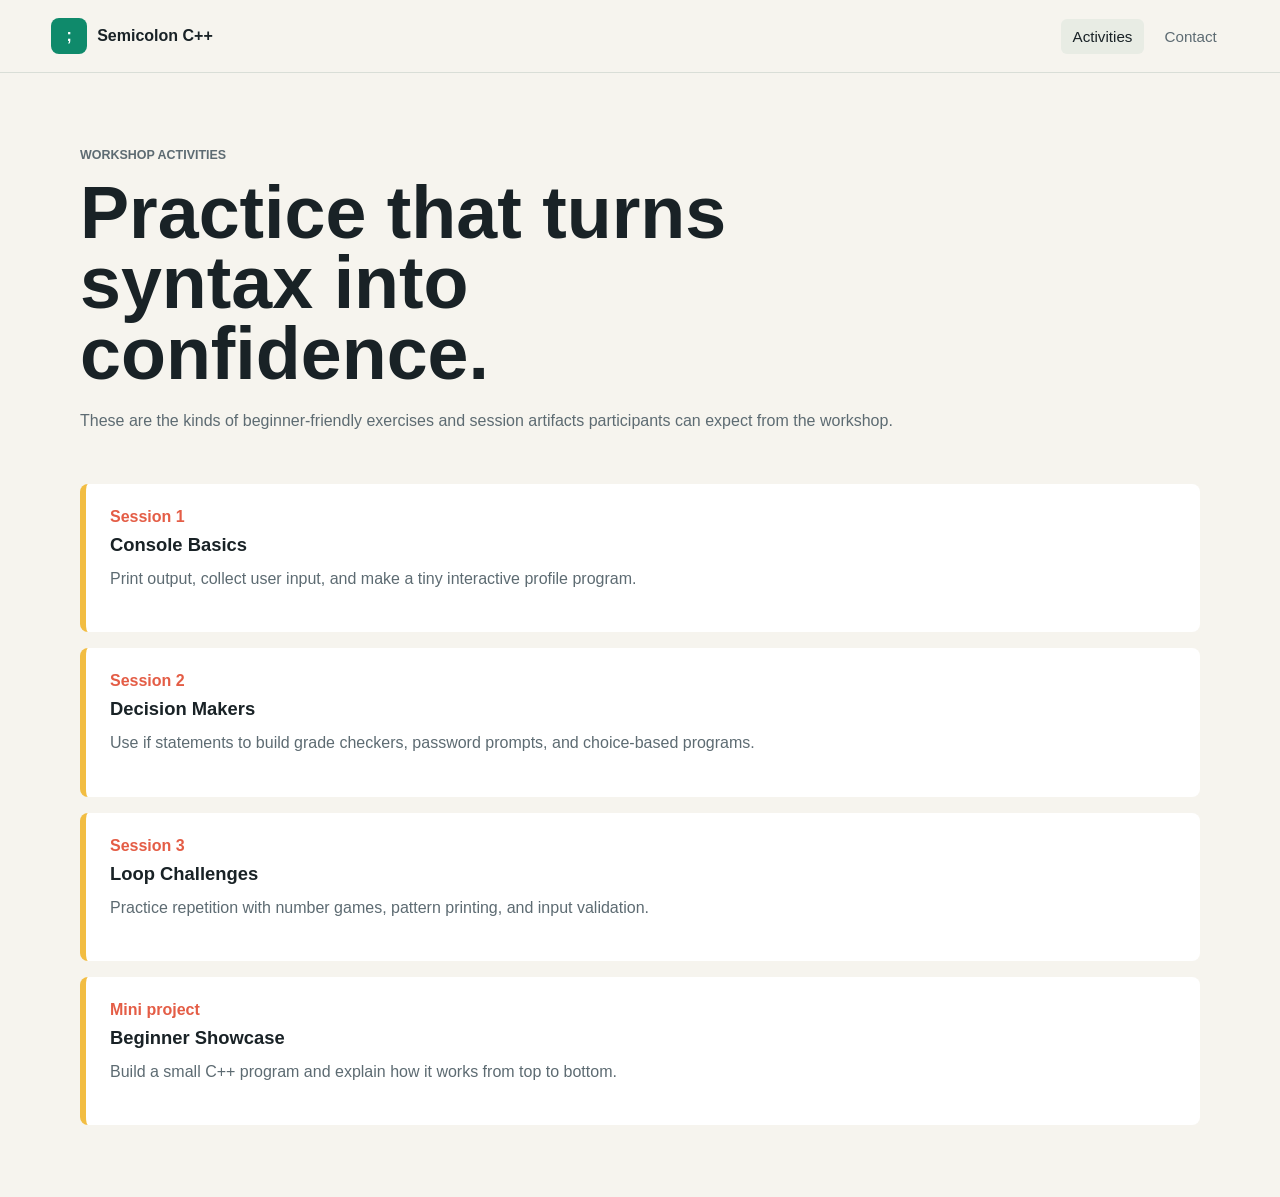
==== activities.html @ 85f76474 "Add files via upload" ====
<!doctype html>
<html lang="en">
  <head>
    <meta charset="utf-8">
    <meta name="viewport" content="width=device-width, initial-scale=1">
    <title>Activities | Semicolon C++ Workshop</title>
    <link rel="stylesheet" href="styles.css">
  </head>
  <body>
    <header class="site-header">
      <a class="brand" href="index.html"><span class="brand-mark">;</span><span>Semicolon C++</span></a>
      <nav class="nav-links" aria-label="Main navigation">
        <a class="active" href="activities.html">Activities</a>
        <a href="contact.html">Contact</a>
      </nav>
    </header>

    <main class="page">
      <section class="page-hero">
        <p class="eyebrow">Workshop activities</p>
        <h1>Practice that turns syntax into confidence.</h1>
        <p>These are the kinds of beginner-friendly exercises and session artifacts participants can expect from the workshop.</p>
      </section>

      <section class="timeline" aria-label="Workshop activities">
        <article>
          <time>Session 1</time>
          <h2>Console Basics</h2>
          <p>Print output, collect user input, and make a tiny interactive profile program.</p>
        </article>
        <article>
          <time>Session 2</time>
          <h2>Decision Makers</h2>
          <p>Use if statements to build grade checkers, password prompts, and choice-based programs.</p>
        </article>
        <article>
          <time>Session 3</time>
          <h2>Loop Challenges</h2>
          <p>Practice repetition with number games, pattern printing, and input validation.</p>
        </article>
        <article>
          <time>Mini project</time>
          <h2>Beginner Showcase</h2>
          <p>Build a small C++ program and explain how it works from top to bottom.</p>
        </article>
      </section>
    </main>
  </body>
</html>
---- styles.css ----
:root {
  color-scheme: light;
  --ink: #192226;
  --muted: #5d6b72;
  --paper: #f6f4ee;
  --panel: #ffffff;
  --line: #d9ded7;
  --green: #0f8a6b;
  --green-dark: #0a624e;
  --coral: #e45d46;
  --yellow: #f2bd42;
  --blue: #315f9f;
}

* {
  box-sizing: border-box;
}

body {
  margin: 0;
  font-family: Arial, Helvetica, sans-serif;
  color: var(--ink);
  background: var(--paper);
}

a {
  color: inherit;
}

.site-header {
  display: flex;
  align-items: center;
  justify-content: space-between;
  gap: 24px;
  padding: 18px clamp(18px, 4vw, 56px);
  border-bottom: 1px solid var(--line);
  background: rgba(246, 244, 238, 0.94);
  backdrop-filter: blur(14px);
  position: sticky;
  top: 0;
  z-index: 5;
}

.brand,
.nav-links {
  display: flex;
  align-items: center;
}

.brand {
  gap: 10px;
  font-weight: 800;
  text-decoration: none;
}

.brand-mark {
  display: grid;
  place-items: center;
  width: 36px;
  height: 36px;
  border-radius: 8px;
  color: #fff;
  background: var(--green);
}

.nav-links {
  gap: 8px;
  flex-wrap: wrap;
  justify-content: flex-end;
}

.nav-links a {
  padding: 9px 12px;
  border-radius: 6px;
  color: var(--muted);
  text-decoration: none;
  font-size: 0.95rem;
}

.nav-links a:hover,
.nav-links a.active {
  color: var(--ink);
  background: #e8ece4;
}

.hero {
  display: grid;
  grid-template-columns: minmax(0, 1.05fr) minmax(280px, 0.95fr);
  gap: clamp(28px, 5vw, 72px);
  align-items: center;
  min-height: calc(100vh - 74px);
  padding: clamp(34px, 6vw, 76px) clamp(18px, 5vw, 72px);
  background:
    linear-gradient(135deg, rgba(15, 138, 107, 0.08), rgba(242, 189, 66, 0.10) 45%, rgba(228, 93, 70, 0.08));
}

.hero-copy {
  max-width: 680px;
}

.eyebrow {
  margin: 0 0 12px;
  color: var(--coral);
  font-size: 0.78rem;
  font-weight: 800;
  letter-spacing: 0;
  text-transform: uppercase;
}

h1,
h2,
p {
  margin-top: 0;
}

h1 {
  margin-bottom: 18px;
  max-width: 760px;
  font-size: clamp(2.3rem, 7vw, 5.4rem);
  line-height: 0.96;
  letter-spacing: 0;
}

h2 {
  margin-bottom: 10px;
  font-size: 1.15rem;
}

h3 {
  margin: 0 0 10px;
  font-size: 1.02rem;
}

.hero-text,
.page-hero p,
.split p,
.timeline p,
.overview p,
.curriculum-grid p,
.format-list span,
.form-note {
  color: var(--muted);
  line-height: 1.65;
}

.hero-text {
  max-width: 560px;
  font-size: 1.12rem;
}

.hero-actions {
  display: flex;
  flex-wrap: wrap;
  gap: 12px;
  margin-top: 28px;
}

.button {
  display: inline-flex;
  align-items: center;
  justify-content: center;
  min-height: 44px;
  padding: 0 18px;
  border: 1px solid transparent;
  border-radius: 6px;
  font-weight: 800;
  text-decoration: none;
  cursor: pointer;
}

.button.primary {
  color: #fff;
  background: var(--green);
}

.button.primary:hover {
  background: var(--green-dark);
}

.button.secondary {
  border-color: var(--line);
  background: #fff;
}

.button:focus-visible,
.nav-links a:focus-visible,
input:focus-visible,
textarea:focus-visible,
select:focus-visible {
  outline: 3px solid rgba(49, 95, 159, 0.3);
  outline-offset: 2px;
}

.hero-visual {
  border: 1px solid var(--line);
  border-radius: 8px;
  overflow: hidden;
  background: var(--panel);
  box-shadow: 0 24px 80px rgba(25, 34, 38, 0.14);
}

.hero-visual img {
  display: block;
  width: 100%;
  height: min(62vh, 620px);
  object-fit: cover;
  object-position: top left;
}

.overview {
  display: grid;
  grid-template-columns: repeat(3, minmax(0, 1fr));
  gap: 1px;
  border-top: 1px solid var(--line);
  border-bottom: 1px solid var(--line);
  background: var(--line);
}

.overview article {
  min-height: 220px;
  padding: 32px;
  background: #fff;
}

.icon {
  display: inline-grid;
  place-items: center;
  width: 42px;
  height: 42px;
  margin-bottom: 22px;
  border-radius: 8px;
  background: #f7e1d9;
  color: var(--coral);
  font-weight: 900;
}

.page {
  width: min(1120px, calc(100% - 36px));
  margin: 0 auto;
  padding: clamp(38px, 6vw, 72px) 0;
}

.page-hero {
  padding-bottom: 34px;
}

.page-hero h1 {
  font-size: clamp(2.2rem, 6vw, 4.6rem);
}

.split {
  display: grid;
  grid-template-columns: minmax(0, 1fr) minmax(260px, 380px);
  gap: 28px;
  align-items: start;
  padding-top: 34px;
}

.section {
  padding: clamp(44px, 7vw, 92px) clamp(18px, 5vw, 72px);
}

.section-heading {
  max-width: 760px;
  margin-bottom: clamp(24px, 4vw, 42px);
}

.section-heading h2,
.cta-band h2 {
  margin-bottom: 0;
  font-size: clamp(1.8rem, 4vw, 3rem);
  line-height: 1.05;
}

.curriculum-grid {
  display: grid;
  grid-template-columns: repeat(3, minmax(0, 1fr));
  gap: 1px;
  border: 1px solid var(--line);
  background: var(--line);
}

.curriculum-grid article {
  min-height: 170px;
  padding: 26px;
  background: #fff;
}

.format-band {
  background: #e8f1ed;
}

.format-list {
  display: grid;
  grid-template-columns: repeat(3, minmax(0, 1fr));
  gap: 18px;
}

.format-list div {
  display: grid;
  gap: 8px;
  padding: 22px;
  border-left: 5px solid var(--green);
  background: rgba(255, 255, 255, 0.72);
}

.format-list strong {
  font-size: 1.02rem;
}

.cta-band {
  display: flex;
  align-items: center;
  justify-content: space-between;
  gap: 24px;
  padding: clamp(34px, 6vw, 64px) clamp(18px, 5vw, 72px);
  color: #fff;
  background: var(--ink);
}

.cta-band .eyebrow {
  color: #ffd4c8;
}

.clean-list {
  margin: 0;
  padding-left: 20px;
  color: var(--muted);
  line-height: 1.8;
}

.channel-preview {
  display: grid;
  gap: 10px;
  padding: 18px;
  border: 1px solid var(--line);
  border-radius: 8px;
  background: #fff;
}

.channel-preview div {
  padding: 14px 16px;
  border-radius: 6px;
  background: #edf5f1;
  color: var(--green-dark);
  font-weight: 800;
}

.timeline {
  display: grid;
  gap: 16px;
}

.empty-state {
  max-width: 680px;
  padding: clamp(26px, 5vw, 42px);
  border: 1px dashed #bac4bd;
  border-radius: 8px;
  background: #fff;
}

.empty-state p {
  margin-bottom: 0;
  color: var(--muted);
  line-height: 1.65;
}

.timeline article {
  padding: 24px;
  border-left: 6px solid var(--yellow);
  border-radius: 8px;
  background: #fff;
}

.timeline time {
  display: block;
  margin-bottom: 8px;
  color: var(--coral);
  font-weight: 800;
}

.contact-layout {
  display: grid;
  grid-template-columns: minmax(0, 0.9fr) minmax(300px, 1fr);
  gap: clamp(28px, 5vw, 60px);
  align-items: start;
}

.contact-form {
  display: grid;
  gap: 16px;
  padding: 24px;
  border: 1px solid var(--line);
  border-radius: 8px;
  background: #fff;
}

.contact-card {
  margin-top: 28px;
  padding: 22px;
  border: 1px solid var(--line);
  border-radius: 8px;
  background: #fff;
}

label {
  display: grid;
  gap: 8px;
  color: var(--muted);
  font-weight: 800;
}

input,
textarea,
select {
  width: 100%;
  border: 1px solid var(--line);
  border-radius: 6px;
  padding: 12px 14px;
  color: var(--ink);
  font: inherit;
  background: #fbfcfa;
}

textarea {
  resize: vertical;
}

.form-note {
  margin: 0;
  font-size: 0.93rem;
}

.direct-email {
  margin: 16px 0 0;
  color: var(--muted);
  line-height: 1.6;
}

.direct-email a {
  color: var(--green-dark);
  font-weight: 800;
}

@media (max-width: 820px) {
  .site-header,
  .hero,
  .split,
  .contact-layout {
    grid-template-columns: 1fr;
  }

  .site-header {
    display: grid;
    justify-items: start;
  }

  .nav-links {
    justify-content: start;
  }

  .hero {
    min-height: auto;
  }

  .overview {
    grid-template-columns: 1fr;
  }

  .curriculum-grid,
  .format-list {
    grid-template-columns: 1fr;
  }

  .cta-band {
    align-items: flex-start;
    flex-direction: column;
  }

  .hero-visual img {
    height: 360px;
  }
}

@media (max-width: 520px) {
  .brand {
    font-size: 0.95rem;
  }

  .nav-links a {
    padding: 8px 9px;
    font-size: 0.9rem;
  }

  .overview article,
  .contact-form {
    padding: 20px;
  }
}
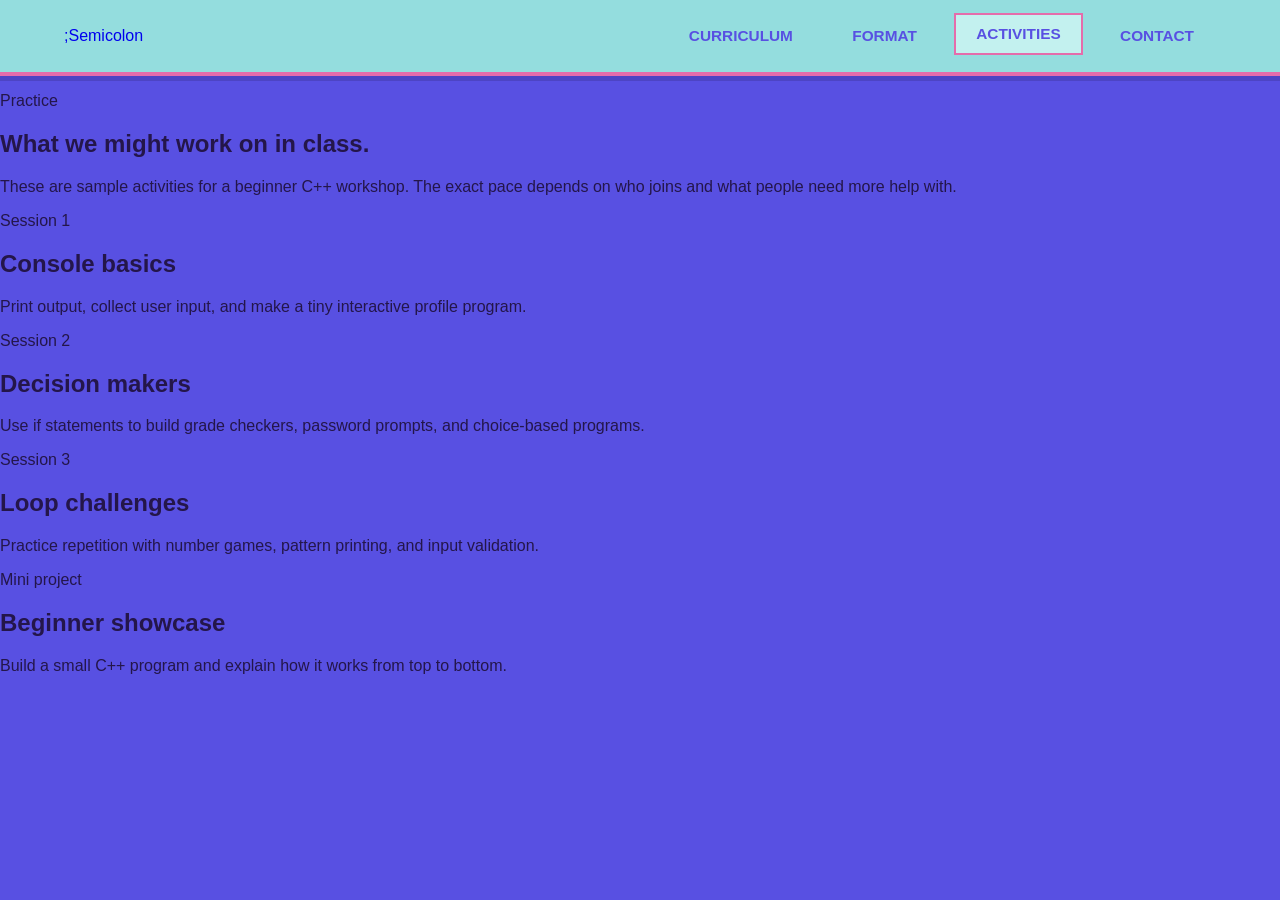
==== commit fb5662c8: "Add files via upload" ====
--- a/activities.html
+++ b/activities.html
@@ -8,8 +8,10 @@
   </head>
   <body>
     <header class="site-header">
-      <a class="brand" href="index.html"><span class="brand-mark">;</span><span>Semicolon C++</span></a>
+      <a class="brand" href="index.html"><span class="brand-mark">;</span><span>Semicolon</span></a>
       <nav class="nav-links" aria-label="Main navigation">
+        <a href="index.html#curriculum">Curriculum</a>
+        <a href="index.html#format">Format</a>
         <a class="active" href="activities.html">Activities</a>
         <a href="contact.html">Contact</a>
       </nav>
@@ -17,30 +19,30 @@
 
     <main class="page">
       <section class="page-hero">
-        <p class="eyebrow">Workshop activities</p>
-        <h1>Practice that turns syntax into confidence.</h1>
-        <p>These are the kinds of beginner-friendly exercises and session artifacts participants can expect from the workshop.</p>
+        <p class="eyebrow">Practice</p>
+        <h1>What we might work on in class.</h1>
+        <p>These are sample activities for a beginner C++ workshop. The exact pace depends on who joins and what people need more help with.</p>
       </section>
 
       <section class="timeline" aria-label="Workshop activities">
         <article>
           <time>Session 1</time>
-          <h2>Console Basics</h2>
+          <h2>Console basics</h2>
           <p>Print output, collect user input, and make a tiny interactive profile program.</p>
         </article>
         <article>
           <time>Session 2</time>
-          <h2>Decision Makers</h2>
+          <h2>Decision makers</h2>
           <p>Use if statements to build grade checkers, password prompts, and choice-based programs.</p>
         </article>
         <article>
           <time>Session 3</time>
-          <h2>Loop Challenges</h2>
+          <h2>Loop challenges</h2>
           <p>Practice repetition with number games, pattern printing, and input validation.</p>
         </article>
         <article>
           <time>Mini project</time>
-          <h2>Beginner Showcase</h2>
+          <h2>Beginner showcase</h2>
           <p>Build a small C++ program and explain how it works from top to bottom.</p>
         </article>
       </section>
--- a/styles.css
+++ b/styles.css
@@ -1,499 +1,185 @@
-:root {
-  color-scheme: light;
-  --ink: #192226;
-  --muted: #5d6b72;
-  --paper: #f6f4ee;
-  --panel: #ffffff;
-  --line: #d9ded7;
-  --green: #0f8a6b;
-  --green-dark: #0a624e;
-  --coral: #e45d46;
-  --yellow: #f2bd42;
-  --blue: #315f9f;
+:root { color-scheme: light; --violet:#5850e2; --pink:#e56cab; --aqua:#94ddde; --paper:#f4b5d4; --ink:#24164a; }
+* { box-sizing:border-box; } html { scroll-behavior:smooth; }
+body { margin:0; color:var(--ink); background:var(--violet); font-family:"Segoe UI",Arial,sans-serif; }
+.site-header { position:sticky; top:0; z-index:10; display:flex; align-items:center; justify-content:space-between; gap:24px; min-height:76px; padding:10px clamp(18px,5vw,72px); border-bottom:4px solid var(--pink); background:var(--aqua); box-shadow:0 5px 0 rgba(36,22,74,.2); }
+.brand { display:flex; align-items:center; min-width:0; text-decoration:none; } .brand img { display:block; width:clamp(150px,18vw,235px); height:auto; }
+.nav-links { display:flex; align-items:center; justify-content:flex-end; gap:clamp(4px,1.2vw,18px); }
+.nav-links a { display:inline-flex; align-items:center; min-height:42px; padding:8px clamp(10px,1.6vw,20px); border:2px solid transparent; color:var(--violet); font-size:clamp(.86rem,1.2vw,1rem); font-weight:800; text-decoration:none; text-transform:uppercase; transition:background-color .18s ease,border-color .18s ease,transform .18s ease; }
+.nav-links a:hover,.nav-links a:focus-visible,.nav-links a.active { border-color:var(--pink); outline:0; background:#c3f1ef; transform:translateY(-2px); }
+.art-page-group,.art-page { position:relative; width:100%; } .art-page { overflow:hidden; line-height:0; } .page-art { display:block; width:100%; height:auto; }
+.home-hotspot,.contact-hotspot { position:absolute; z-index:1; display:block; border:3px solid transparent; }
+.home-hotspot:hover,.home-hotspot:focus-visible,.contact-hotspot:hover,.contact-hotspot:focus-visible { border-color:var(--ink); outline:3px solid var(--aqua); outline-offset:2px; }
+.home-hotspot-about { top:73.5%; left:6.4%; width:20.5%; height:17%; } .home-hotspot-curriculum { top:73.5%; left:30.8%; width:21%; height:17%; }
+.about-mission .page-photo { position:absolute; top:58%; left:3.5%; width:31%; height:38%; border:clamp(5px,.7vw,12px) solid var(--paper); object-fit:cover; object-position:58% 52%; box-shadow:0 0 0 clamp(4px,.45vw,8px) var(--pink); }
+.curriculum-arrow { position:absolute; top:51%; right:2.5%; z-index:2; display:grid; width:clamp(40px,4.5vw,62px); aspect-ratio:1; place-items:center; border:3px solid var(--paper); border-radius:50%; color:var(--violet); background:var(--pink); box-shadow:0 0 0 3px var(--violet); font:900 clamp(1.1rem,2vw,1.7rem)/1 Arial,sans-serif; cursor:pointer; transform:translateY(-50%); transition:transform .18s ease,background-color .18s ease; }
+.curriculum-arrow:hover,.curriculum-arrow:focus-visible { outline:3px solid var(--aqua); outline-offset:4px; background:#f091be; transform:translateY(-50%) scale(1.08); }
+.curriculum-arrow.is-open span { transform:rotate(180deg); } .curriculum-more[hidden] { display:none; } .curriculum-more { animation:reveal .35s ease both; }
+.contact-hotspot { top:53%; height:30%; } .form-hotspot { left:38.3%; width:14.5%; } .email-hotspot { left:53.6%; width:15%; }
+@keyframes reveal { from { opacity:0; transform:translateY(16px); } to { opacity:1; transform:translateY(0); } }
+@media (max-width:650px) {
+ .site-header { min-height:0; padding:9px 12px 8px; flex-wrap:wrap; gap:4px 12px; } .brand img { width:clamp(120px,30vw,165px); }
+ .nav-links { width:100%; justify-content:space-between; gap:2px; } .nav-links a { min-height:35px; padding:6px 7px; font-size:clamp(.65rem,2.8vw,.82rem); }
+ .home-hotspot-about,.home-hotspot-curriculum { top:74%; height:16%; } .curriculum-arrow { right:1%; width:36px; border-width:2px; }
+ .about-mission .page-photo { top:59%; left:3%; width:31%; height:36%; border-width:4px; box-shadow:0 0 0 3px var(--pink); }
+}
+@media (prefers-reduced-motion:reduce) { html { scroll-behavior:auto; } *,*::before,*::after { transition-duration:.01ms!important; animation-duration:.01ms!important; } }
+/* Homepage buttons: align links to the full button areas in the PDF artwork. */
+.home-hotspot-about { top:74%; left:12.5%; width:36%; height:18%; }
+.home-hotspot-curriculum { top:74%; left:51%; width:36%; height:18%; }
+
+/* One framed reading panel continues from the About page into the mission page. */
+.about-reading-panel {
+  position:absolute;
+  z-index:2;
+  top:18.5%;
+  left:35.5%;
+  width:60%;
+  height:80%;
+  overflow:auto;
+  padding:clamp(12px,2.4vw,48px) clamp(14px,3.2vw,62px);
+  border:clamp(6px,.8vw,15px) solid var(--pink);
+  color:var(--pink);
+  background:var(--aqua);
+  box-shadow:inset -10px -10px 0 #acbace;
+  font-family:"Arial Narrow","Aptos Narrow","Segoe UI",sans-serif;
+  font-size:clamp(9px,1.75vw,35px);
+  line-height:1.2;
+}
+.about-reading-panel p { margin:0 0 .72em; }
+.about-reading-panel h2 {
+  margin:.12em 0 .08em;
+  color:var(--pink);
+  font-family:inherit;
+  font-size:1.12em;
+  line-height:1.1;
+}
+.about-mission .page-photo { z-index:3; }
+
+.curriculum-topics {
+  position:absolute;
+  z-index:1;
+  top:48%;
+  left:28.3%;
+  width:57.25%;
+  height:39.4%;
+  overflow:hidden;
+  padding:clamp(6px,2vw,40px) clamp(8px,2.4vw,48px);
+  color:var(--pink);
+  background:var(--aqua);
+  font-family:"Arial Narrow","Aptos Narrow","Segoe UI",sans-serif;
+  font-size:clamp(8px,1.75vw,35px);
+  line-height:1.12;
+}
+.topic-item { margin:0 0 .13em; }
+.topic-detail { padding-left:1.1em; }
+
+@media (max-width:650px) {
+  .home-hotspot-about,.home-hotspot-curriculum { top:74%; height:18%; }
+  .about-reading-panel {
+    top:18.5%;
+    left:35.5%;
+    width:60%;
+    height:80%;
+    padding:8px 10px;
+    border-width:4px;
+    box-shadow:inset -4px -4px 0 #acbace;
+    font-size:clamp(8px,1.8vw,10px);
+  }
+  .about-reading-panel p { margin-bottom:.5em; }
+  .about-reading-panel h2 { font-size:1.05em; }
+  .curriculum-topics { padding:4px 5px; font-size:clamp(8px,2vw,10px); }
 }
 
-* {
-  box-sizing: border-box;
+.about-reading-panel { overflow: hidden; }
+@media (max-width:650px) { .curriculum-topics { padding:3px 4px; font-size:7px; line-height:1.05; } }
+
+/* Compact About page: one flowing text card with smaller swapped illustrations. */
+body:has(.about-flow) {
+  background-color:var(--violet);
+  background-image:
+    linear-gradient(45deg,rgba(123,112,245,.22) 25%,transparent 25%,transparent 75%,rgba(123,112,245,.22) 75%),
+    linear-gradient(45deg,rgba(39,41,154,.12) 25%,transparent 25%,transparent 75%,rgba(39,41,154,.12) 75%);
+  background-position:0 0,50px 50px;
+  background-size:100px 100px;
 }
-
-body {
-  margin: 0;
-  font-family: Arial, Helvetica, sans-serif;
-  color: var(--ink);
-  background: var(--paper);
+.about-flow {
+  width:min(1440px,100%);
+  margin:0 auto;
+  padding:clamp(36px,5vw,72px) clamp(18px,5vw,72px) clamp(52px,6vw,88px);
 }
-
-a {
-  color: inherit;
+.about-banner {
+  width:fit-content;
+  max-width:100%;
+  margin:0 auto clamp(34px,4.5vw,66px);
+  padding:clamp(10px,1.5vw,22px) clamp(16px,3vw,44px);
+  border:clamp(5px,.65vw,10px) solid var(--paper);
+  background:var(--aqua);
+  box-shadow:0 0 0 clamp(4px,.45vw,7px) var(--pink);
+  transform:rotate(-2deg);
 }
-
-.site-header {
-  display: flex;
-  align-items: center;
-  justify-content: space-between;
-  gap: 24px;
-  padding: 18px clamp(18px, 4vw, 56px);
-  border-bottom: 1px solid var(--line);
-  background: rgba(246, 244, 238, 0.94);
-  backdrop-filter: blur(14px);
-  position: sticky;
-  top: 0;
-  z-index: 5;
+.about-banner h1 {
+  margin:0;
+  color:var(--pink);
+  font-family:"Courier New",monospace;
+  font-size:clamp(1.6rem,4.2vw,3.8rem);
+  font-weight:900;
+  letter-spacing:.025em;
+  line-height:1.05;
+  text-transform:uppercase;
 }
-
-.brand,
-.nav-links {
-  display: flex;
-  align-items: center;
+.about-layout {
+  display:grid;
+  grid-template-columns:minmax(220px,.7fr) minmax(0,1.3fr);
+  align-items:center;
+  gap:clamp(28px,5vw,72px);
 }
-
-.brand {
-  gap: 10px;
-  font-weight: 800;
-  text-decoration: none;
+.about-visuals {
+  display:grid;
+  justify-items:center;
+  align-content:center;
+  gap:clamp(22px,3vw,42px);
+  min-width:0;
 }
-
-.brand-mark {
-  display: grid;
-  place-items: center;
-  width: 36px;
-  height: 36px;
-  border-radius: 8px;
-  color: #fff;
-  background: var(--green);
+.about-photo {
+  display:block;
+  width:min(100%,360px);
+  aspect-ratio:4/3;
+  border:clamp(6px,.75vw,10px) solid var(--paper);
+  object-fit:cover;
+  object-position:60% 50%;
+  box-shadow:0 0 0 clamp(4px,.45vw,7px) var(--pink);
 }
-
-.nav-links {
-  gap: 8px;
-  flex-wrap: wrap;
-  justify-content: flex-end;
+.about-stats {
+  display:block;
+  width:min(82%,300px);
+  height:auto;
 }
-
-.nav-links a {
-  padding: 9px 12px;
-  border-radius: 6px;
-  color: var(--muted);
-  text-decoration: none;
-  font-size: 0.95rem;
+.about-copy {
+  min-width:0;
+  padding:clamp(24px,3.5vw,54px);
+  border:clamp(7px,.8vw,13px) solid var(--pink);
+  color:var(--pink);
+  background:var(--aqua);
+  box-shadow:inset -10px -10px 0 #acbace;
+  font-family:"Arial Narrow","Aptos Narrow","Segoe UI",sans-serif;
+  font-size:clamp(1rem,1.45vw,1.3rem);
+  line-height:1.55;
 }
-
-.nav-links a:hover,
-.nav-links a.active {
-  color: var(--ink);
-  background: #e8ece4;
+.about-copy p { margin:0 0 1em; }
+.about-copy p:last-child { margin-bottom:0; }
+.about-copy h2 {
+  margin:.15em 0 .25em;
+  color:var(--pink);
+  font-family:inherit;
+  font-size:clamp(1.45rem,2.4vw,2.1rem);
+  line-height:1.15;
 }
-
-.hero {
-  display: grid;
-  grid-template-columns: minmax(0, 1.05fr) minmax(280px, 0.95fr);
-  gap: clamp(28px, 5vw, 72px);
-  align-items: center;
-  min-height: calc(100vh - 74px);
-  padding: clamp(34px, 6vw, 76px) clamp(18px, 5vw, 72px);
-  background:
-    linear-gradient(135deg, rgba(15, 138, 107, 0.08), rgba(242, 189, 66, 0.10) 45%, rgba(228, 93, 70, 0.08));
+@media(max-width:700px) {
+  .about-flow { padding:32px 16px 48px; }
+  .about-banner { margin-bottom:32px; }
+  .about-layout { grid-template-columns:1fr; gap:28px; }
+  .about-visuals { grid-template-columns:minmax(0,1fr) minmax(0,.75fr); align-items:center; gap:16px; }
+  .about-photo { width:100%; border-width:5px; box-shadow:0 0 0 4px var(--pink); }
+  .about-stats { width:100%; max-height:220px; object-fit:contain; }
+  .about-copy { padding:22px 20px; font-size:1rem; }
 }
-
-.hero-copy {
-  max-width: 680px;
-}
-
-.eyebrow {
-  margin: 0 0 12px;
-  color: var(--coral);
-  font-size: 0.78rem;
-  font-weight: 800;
-  letter-spacing: 0;
-  text-transform: uppercase;
-}
-
-h1,
-h2,
-p {
-  margin-top: 0;
-}
-
-h1 {
-  margin-bottom: 18px;
-  max-width: 760px;
-  font-size: clamp(2.3rem, 7vw, 5.4rem);
-  line-height: 0.96;
-  letter-spacing: 0;
-}
-
-h2 {
-  margin-bottom: 10px;
-  font-size: 1.15rem;
-}
-
-h3 {
-  margin: 0 0 10px;
-  font-size: 1.02rem;
-}
-
-.hero-text,
-.page-hero p,
-.split p,
-.timeline p,
-.overview p,
-.curriculum-grid p,
-.format-list span,
-.form-note {
-  color: var(--muted);
-  line-height: 1.65;
-}
-
-.hero-text {
-  max-width: 560px;
-  font-size: 1.12rem;
-}
-
-.hero-actions {
-  display: flex;
-  flex-wrap: wrap;
-  gap: 12px;
-  margin-top: 28px;
-}
-
-.button {
-  display: inline-flex;
-  align-items: center;
-  justify-content: center;
-  min-height: 44px;
-  padding: 0 18px;
-  border: 1px solid transparent;
-  border-radius: 6px;
-  font-weight: 800;
-  text-decoration: none;
-  cursor: pointer;
-}
-
-.button.primary {
-  color: #fff;
-  background: var(--green);
-}
-
-.button.primary:hover {
-  background: var(--green-dark);
-}
-
-.button.secondary {
-  border-color: var(--line);
-  background: #fff;
-}
-
-.button:focus-visible,
-.nav-links a:focus-visible,
-input:focus-visible,
-textarea:focus-visible,
-select:focus-visible {
-  outline: 3px solid rgba(49, 95, 159, 0.3);
-  outline-offset: 2px;
-}
-
-.hero-visual {
-  border: 1px solid var(--line);
-  border-radius: 8px;
-  overflow: hidden;
-  background: var(--panel);
-  box-shadow: 0 24px 80px rgba(25, 34, 38, 0.14);
-}
-
-.hero-visual img {
-  display: block;
-  width: 100%;
-  height: min(62vh, 620px);
-  object-fit: cover;
-  object-position: top left;
-}
-
-.overview {
-  display: grid;
-  grid-template-columns: repeat(3, minmax(0, 1fr));
-  gap: 1px;
-  border-top: 1px solid var(--line);
-  border-bottom: 1px solid var(--line);
-  background: var(--line);
-}
-
-.overview article {
-  min-height: 220px;
-  padding: 32px;
-  background: #fff;
-}
-
-.icon {
-  display: inline-grid;
-  place-items: center;
-  width: 42px;
-  height: 42px;
-  margin-bottom: 22px;
-  border-radius: 8px;
-  background: #f7e1d9;
-  color: var(--coral);
-  font-weight: 900;
-}
-
-.page {
-  width: min(1120px, calc(100% - 36px));
-  margin: 0 auto;
-  padding: clamp(38px, 6vw, 72px) 0;
-}
-
-.page-hero {
-  padding-bottom: 34px;
-}
-
-.page-hero h1 {
-  font-size: clamp(2.2rem, 6vw, 4.6rem);
-}
-
-.split {
-  display: grid;
-  grid-template-columns: minmax(0, 1fr) minmax(260px, 380px);
-  gap: 28px;
-  align-items: start;
-  padding-top: 34px;
-}
-
-.section {
-  padding: clamp(44px, 7vw, 92px) clamp(18px, 5vw, 72px);
-}
-
-.section-heading {
-  max-width: 760px;
-  margin-bottom: clamp(24px, 4vw, 42px);
-}
-
-.section-heading h2,
-.cta-band h2 {
-  margin-bottom: 0;
-  font-size: clamp(1.8rem, 4vw, 3rem);
-  line-height: 1.05;
-}
-
-.curriculum-grid {
-  display: grid;
-  grid-template-columns: repeat(3, minmax(0, 1fr));
-  gap: 1px;
-  border: 1px solid var(--line);
-  background: var(--line);
-}
-
-.curriculum-grid article {
-  min-height: 170px;
-  padding: 26px;
-  background: #fff;
-}
-
-.format-band {
-  background: #e8f1ed;
-}
-
-.format-list {
-  display: grid;
-  grid-template-columns: repeat(3, minmax(0, 1fr));
-  gap: 18px;
-}
-
-.format-list div {
-  display: grid;
-  gap: 8px;
-  padding: 22px;
-  border-left: 5px solid var(--green);
-  background: rgba(255, 255, 255, 0.72);
-}
-
-.format-list strong {
-  font-size: 1.02rem;
-}
-
-.cta-band {
-  display: flex;
-  align-items: center;
-  justify-content: space-between;
-  gap: 24px;
-  padding: clamp(34px, 6vw, 64px) clamp(18px, 5vw, 72px);
-  color: #fff;
-  background: var(--ink);
-}
-
-.cta-band .eyebrow {
-  color: #ffd4c8;
-}
-
-.clean-list {
-  margin: 0;
-  padding-left: 20px;
-  color: var(--muted);
-  line-height: 1.8;
-}
-
-.channel-preview {
-  display: grid;
-  gap: 10px;
-  padding: 18px;
-  border: 1px solid var(--line);
-  border-radius: 8px;
-  background: #fff;
-}
-
-.channel-preview div {
-  padding: 14px 16px;
-  border-radius: 6px;
-  background: #edf5f1;
-  color: var(--green-dark);
-  font-weight: 800;
-}
-
-.timeline {
-  display: grid;
-  gap: 16px;
-}
-
-.empty-state {
-  max-width: 680px;
-  padding: clamp(26px, 5vw, 42px);
-  border: 1px dashed #bac4bd;
-  border-radius: 8px;
-  background: #fff;
-}
-
-.empty-state p {
-  margin-bottom: 0;
-  color: var(--muted);
-  line-height: 1.65;
-}
-
-.timeline article {
-  padding: 24px;
-  border-left: 6px solid var(--yellow);
-  border-radius: 8px;
-  background: #fff;
-}
-
-.timeline time {
-  display: block;
-  margin-bottom: 8px;
-  color: var(--coral);
-  font-weight: 800;
-}
-
-.contact-layout {
-  display: grid;
-  grid-template-columns: minmax(0, 0.9fr) minmax(300px, 1fr);
-  gap: clamp(28px, 5vw, 60px);
-  align-items: start;
-}
-
-.contact-form {
-  display: grid;
-  gap: 16px;
-  padding: 24px;
-  border: 1px solid var(--line);
-  border-radius: 8px;
-  background: #fff;
-}
-
-.contact-card {
-  margin-top: 28px;
-  padding: 22px;
-  border: 1px solid var(--line);
-  border-radius: 8px;
-  background: #fff;
-}
-
-label {
-  display: grid;
-  gap: 8px;
-  color: var(--muted);
-  font-weight: 800;
-}
-
-input,
-textarea,
-select {
-  width: 100%;
-  border: 1px solid var(--line);
-  border-radius: 6px;
-  padding: 12px 14px;
-  color: var(--ink);
-  font: inherit;
-  background: #fbfcfa;
-}
-
-textarea {
-  resize: vertical;
-}
-
-.form-note {
-  margin: 0;
-  font-size: 0.93rem;
-}
-
-.direct-email {
-  margin: 16px 0 0;
-  color: var(--muted);
-  line-height: 1.6;
-}
-
-.direct-email a {
-  color: var(--green-dark);
-  font-weight: 800;
-}
-
-@media (max-width: 820px) {
-  .site-header,
-  .hero,
-  .split,
-  .contact-layout {
-    grid-template-columns: 1fr;
-  }
-
-  .site-header {
-    display: grid;
-    justify-items: start;
-  }
-
-  .nav-links {
-    justify-content: start;
-  }
-
-  .hero {
-    min-height: auto;
-  }
-
-  .overview {
-    grid-template-columns: 1fr;
-  }
-
-  .curriculum-grid,
-  .format-list {
-    grid-template-columns: 1fr;
-  }
-
-  .cta-band {
-    align-items: flex-start;
-    flex-direction: column;
-  }
-
-  .hero-visual img {
-    height: 360px;
-  }
-}
-
-@media (max-width: 520px) {
-  .brand {
-    font-size: 0.95rem;
-  }
-
-  .nav-links a {
-    padding: 8px 9px;
-    font-size: 0.9rem;
-  }
-
-  .overview article,
-  .contact-form {
-    padding: 20px;
-  }
-}
